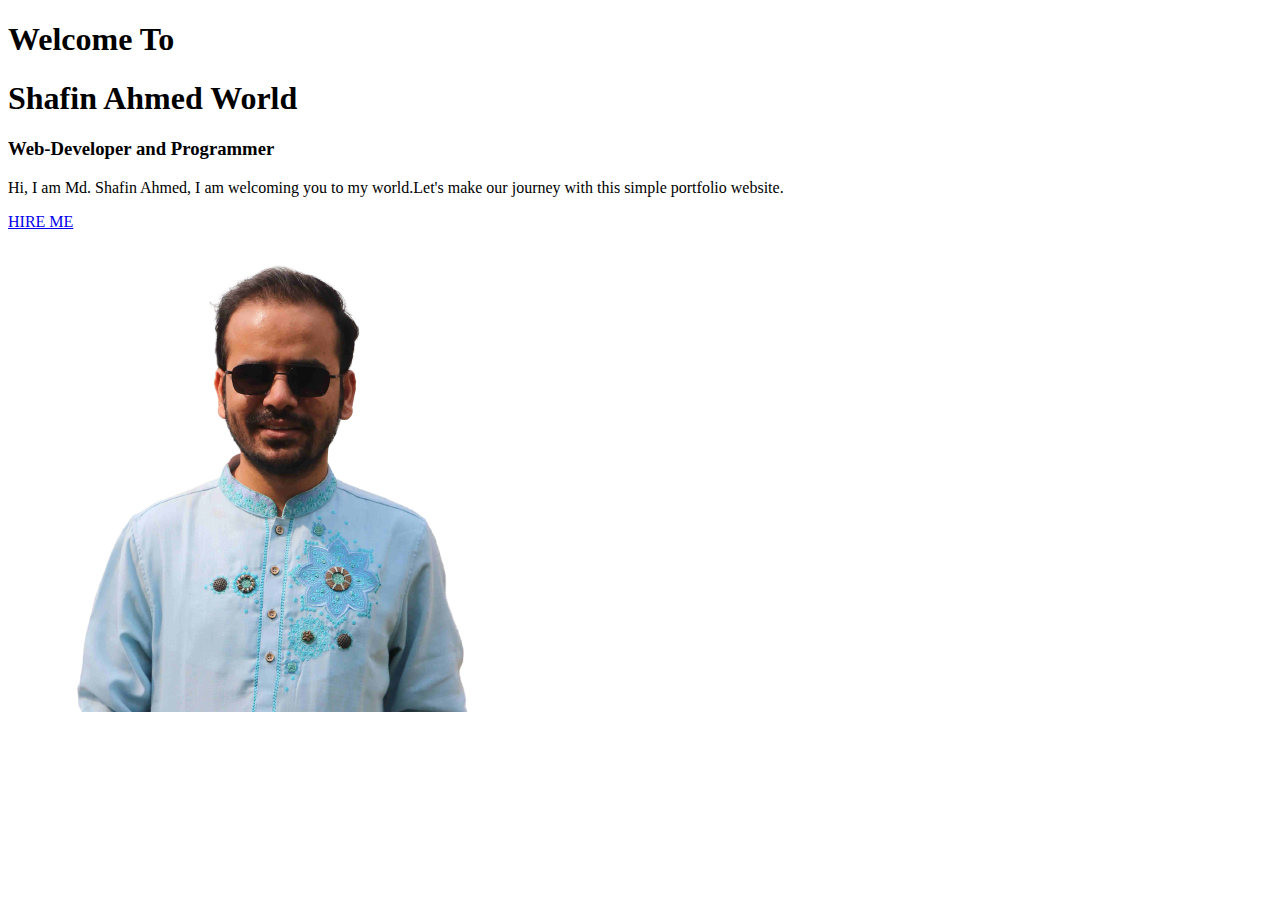
==== Module-4/index.html @ fc0b06e7 "first section setup is done" ====
<!DOCTYPE html>
<html lang="en">

<head>
    <meta charset="UTF-8">
    <meta http-equiv="X-UA-Compatible" content="IE=edge">
    <meta name="viewport" content="width=device-width, initial-scale=1.0">
    <link rel="stylesheet" href="style.css">
    <title>My First Portfolio</title>
</head>

<body>
    <section>
        <div>
            <h1>Welcome To</h1>
            <h1><span>Shafin Ahmed </span> World</h1>
            <h3>Web-Developer and Programmer</h3>
            <p>Hi, I am Md. Shafin Ahmed, I am welcoming you to my world.Let's make our journey with this simple
                portfolio website.</p>
            <a target="_blank" href="https://github.com/ShafinRME/Web-development-Module">HIRE ME</a>
        </div>
        <div>
            <img src="myimages/my_image_1.png" alt="image is not found">
        </div>
    </section>
</body>

</html>
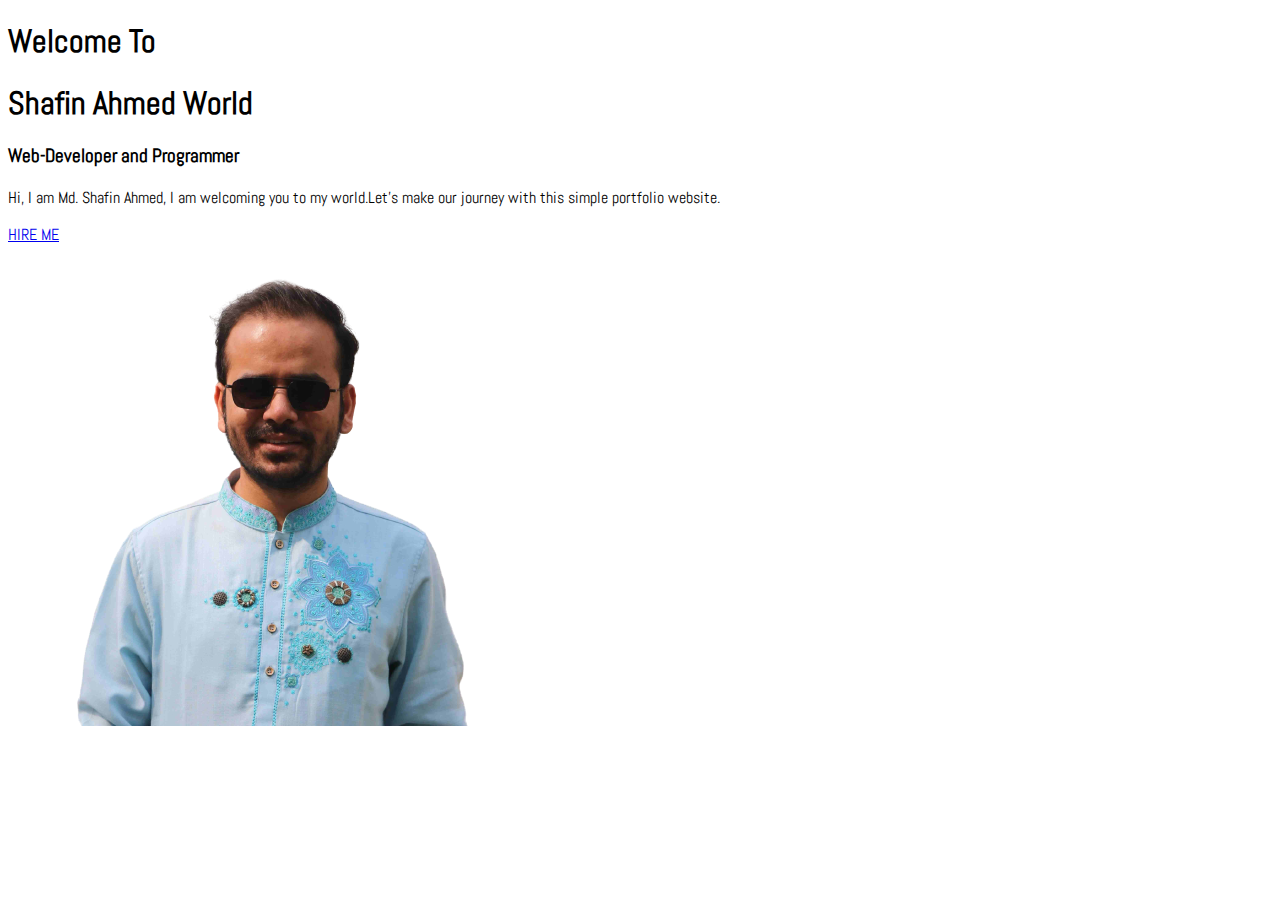
==== commit 9d689736: "module 6 is added" ====
--- a/Module-4/index.html
+++ b/Module-4/index.html
@@ -5,12 +5,15 @@
     <meta charset="UTF-8">
     <meta http-equiv="X-UA-Compatible" content="IE=edge">
     <meta name="viewport" content="width=device-width, initial-scale=1.0">
+    <link rel="preconnect" href="https://fonts.googleapis.com">
+    <link rel="preconnect" href="https://fonts.gstatic.com" crossorigin>
+    <link href="https://fonts.googleapis.com/css2?family=Abel&display=swap" rel="stylesheet">
     <link rel="stylesheet" href="style.css">
     <title>My First Portfolio</title>
 </head>
 
 <body>
-    <section>
+    <section class="first-section">
         <div>
             <h1>Welcome To</h1>
             <h1><span>Shafin Ahmed </span> World</h1>
--- a/Module-4/style.css
+++ b/Module-4/style.css
@@ -0,0 +1,3 @@
+body{
+    font-family: 'Abel', sans-serif;
+}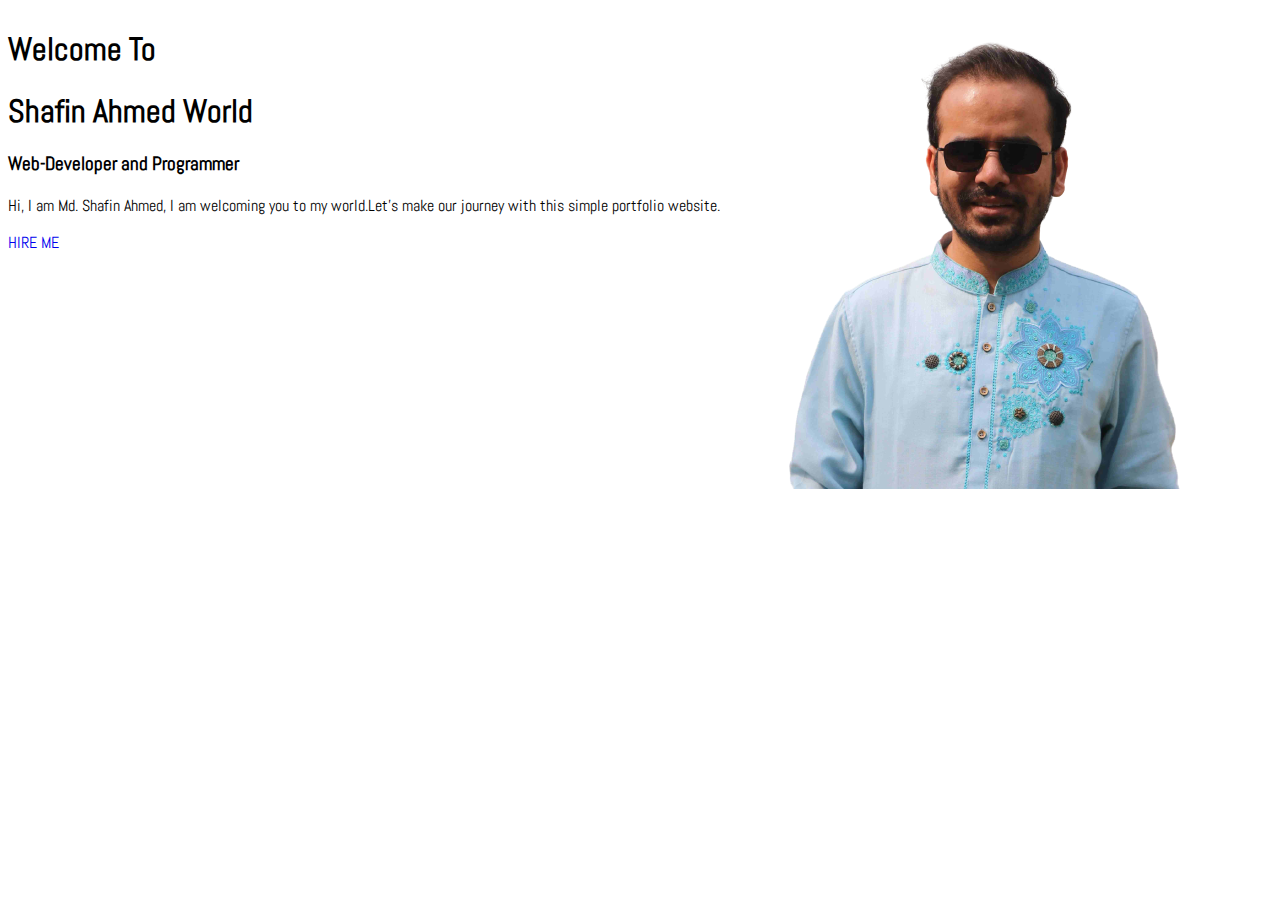
==== commit 4466fe60: "first section almost done" ====
--- a/Module-4/index.html
+++ b/Module-4/index.html
@@ -20,7 +20,8 @@
             <h3>Web-Developer and Programmer</h3>
             <p>Hi, I am Md. Shafin Ahmed, I am welcoming you to my world.Let's make our journey with this simple
                 portfolio website.</p>
-            <a target="_blank" href="https://github.com/ShafinRME/Web-development-Module">HIRE ME</a>
+            <a class="link-button" target="_blank" href="https://github.com/ShafinRME/Web-development-Module">HIRE
+                ME</a>
         </div>
         <div>
             <img src="myimages/my_image_1.png" alt="image is not found">
--- a/Module-4/style.css
+++ b/Module-4/style.css
@@ -1,3 +1,9 @@
 body{
     font-family: 'Abel', sans-serif;
+}
+.first-section{
+    display: flex;
+}
+.link-button{
+    text-decoration: none;
 }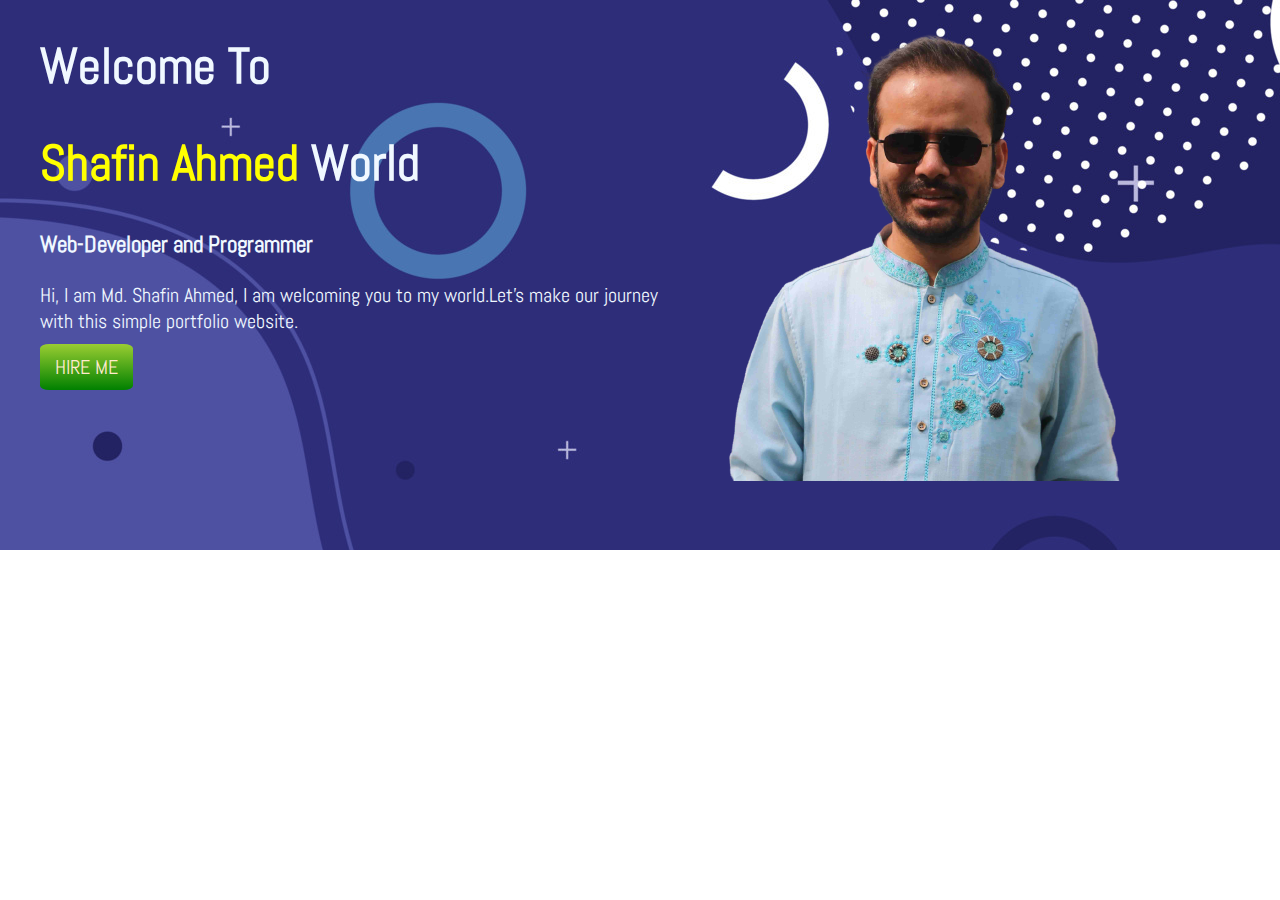
==== commit 2b603419: "first section is done" ====
--- a/Module-4/index.html
+++ b/Module-4/index.html
@@ -14,16 +14,16 @@
 
 <body>
     <section class="first-section">
-        <div>
+        <div class="f-left">
             <h1>Welcome To</h1>
-            <h1><span>Shafin Ahmed </span> World</h1>
+            <h1><span class="text-part">Shafin Ahmed </span> World</h1>
             <h3>Web-Developer and Programmer</h3>
             <p>Hi, I am Md. Shafin Ahmed, I am welcoming you to my world.Let's make our journey with this simple
                 portfolio website.</p>
             <a class="link-button" target="_blank" href="https://github.com/ShafinRME/Web-development-Module">HIRE
                 ME</a>
         </div>
-        <div>
+        <div class="f-right">
             <img src="myimages/my_image_1.png" alt="image is not found">
         </div>
     </section>
--- a/Module-4/style.css
+++ b/Module-4/style.css
@@ -1,9 +1,33 @@
 body{
     font-family: 'Abel', sans-serif;
+    margin: 0;
 }
 .first-section{
     display: flex;
+    padding-left: 40px;
+    background-image: url(bgimages/first-section.jpg);
+    color: aliceblue;
+    font-size: 20px;
+    height: 550px;
+}
+.first-section h1{
+    font-size: 50px;
+}
+.f-left{
+    width: 50%;
+}
+.f-right{
+    width: 50%;
+}
+.text-part{
+    color: yellow;
 }
 .link-button{
     text-decoration: none;
+    /* border: 5px solid yellowgreen; */
+    border-radius: 10%;
+    padding:10px  15px;
+    /* background-color: yellowgreen; */
+    background-image: linear-gradient(yellowgreen, green);
+    color: blanchedalmond;
 }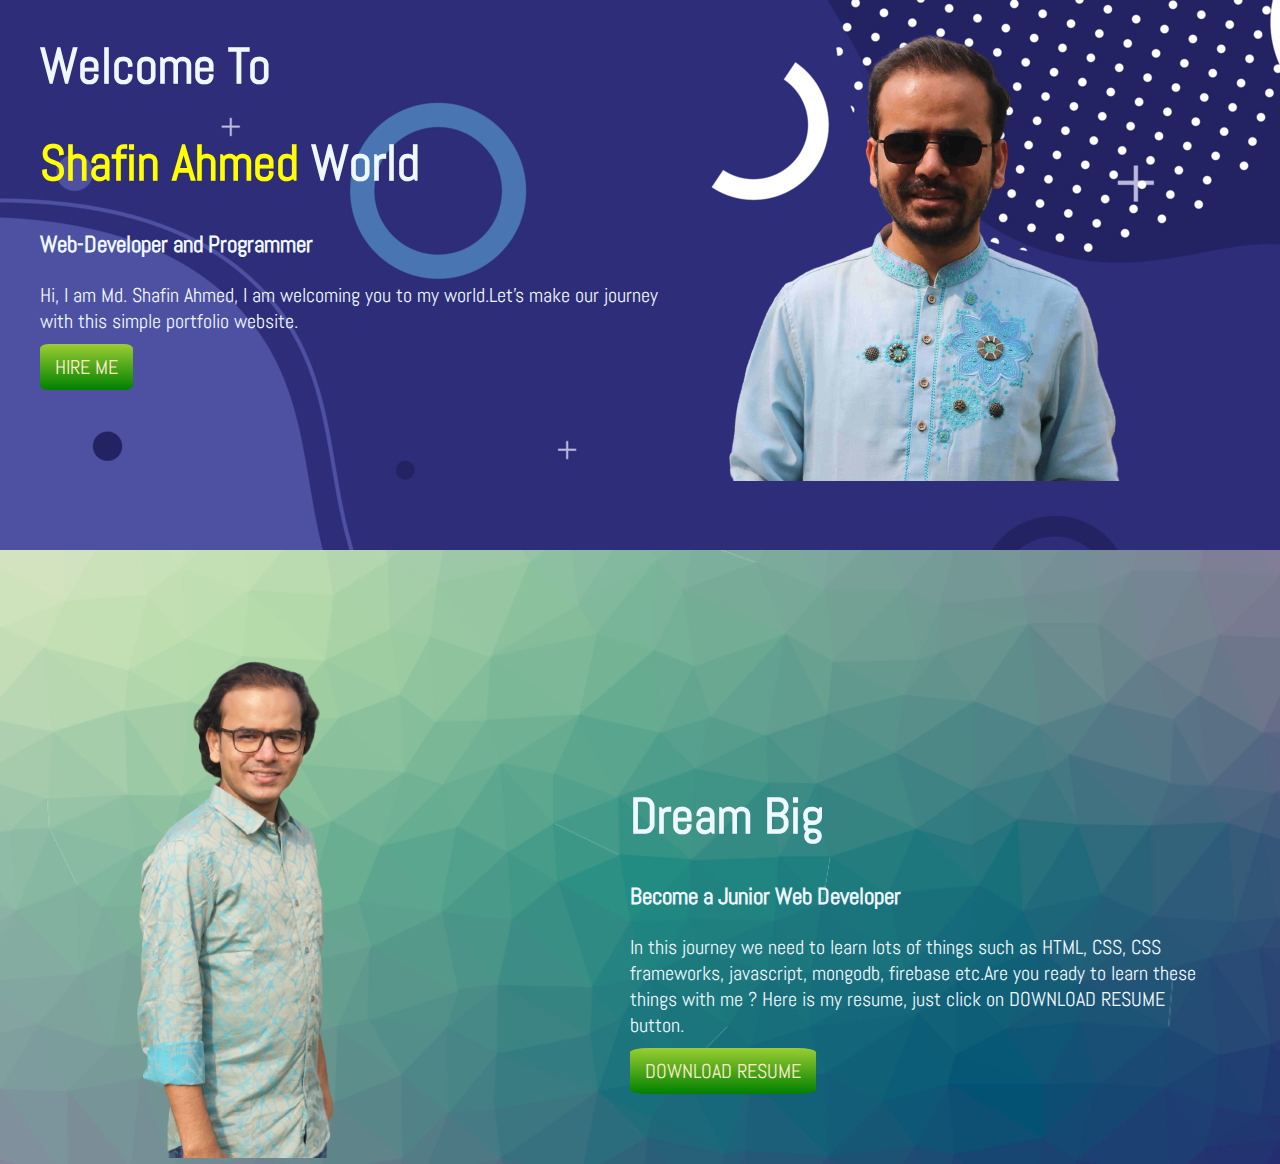
==== commit 9d239bda: "second section is done" ====
--- a/Module-4/index.html
+++ b/Module-4/index.html
@@ -27,6 +27,29 @@
             <img src="myimages/my_image_1.png" alt="image is not found">
         </div>
     </section>
+    <section class="second-section">
+        <div class="s-left">
+            <img src="myimages/my_photo_2.png" alt="image can't found!">
+        </div>
+        <div class="s-right">
+            <h1>Dream Big</h1>
+            <h3>Become a Junior Web Developer</h3>
+            <p>In this journey we need to learn lots of things such as HTML, CSS, CSS frameworks, javascript, mongodb,
+                firebase etc.Are you ready to learn these things with me ? Here is my resume, just click on DOWNLOAD
+                RESUME button.</p>
+            <a class="link-button" target="_blank" href="https://github.com/ShafinRME/Web-development-Module">DOWNLOAD
+                RESUME</a>
+        </div>
+    </section>
+
+    <section>
+        <div>
+
+        </div>
+        <div>
+
+        </div>
+    </section>
 </body>
 
 </html>--- a/Module-4/style.css
+++ b/Module-4/style.css
@@ -6,9 +6,10 @@
     display: flex;
     padding-left: 40px;
     background-image: url(bgimages/first-section.jpg);
+    background-repeat: no-repeat;
     color: aliceblue;
     font-size: 20px;
-    height: 550px;
+    height: 550px; 
 }
 .first-section h1{
     font-size: 50px;
@@ -30,4 +31,31 @@
     /* background-color: yellowgreen; */
     background-image: linear-gradient(yellowgreen, green);
     color: blanchedalmond;
+}
+
+.second-section{
+    display: flex;
+    padding-left: 40px;
+    background-image: url(bgimages/second-section.png);
+    background-repeat: no-repeat;
+    background-size: 100%;
+    color: aliceblue;
+    font-size: 20px;
+    
+}
+.second-section h1{
+    font-size: 50px;
+}
+.s-left img{
+    width: 50%;
+    margin-left: 80px;
+}
+.s-left{
+    width: 50%;
+    
+}
+.s-right{
+    width: 50%;
+    margin-top: 200px;
+    padding-right: 60px;
 }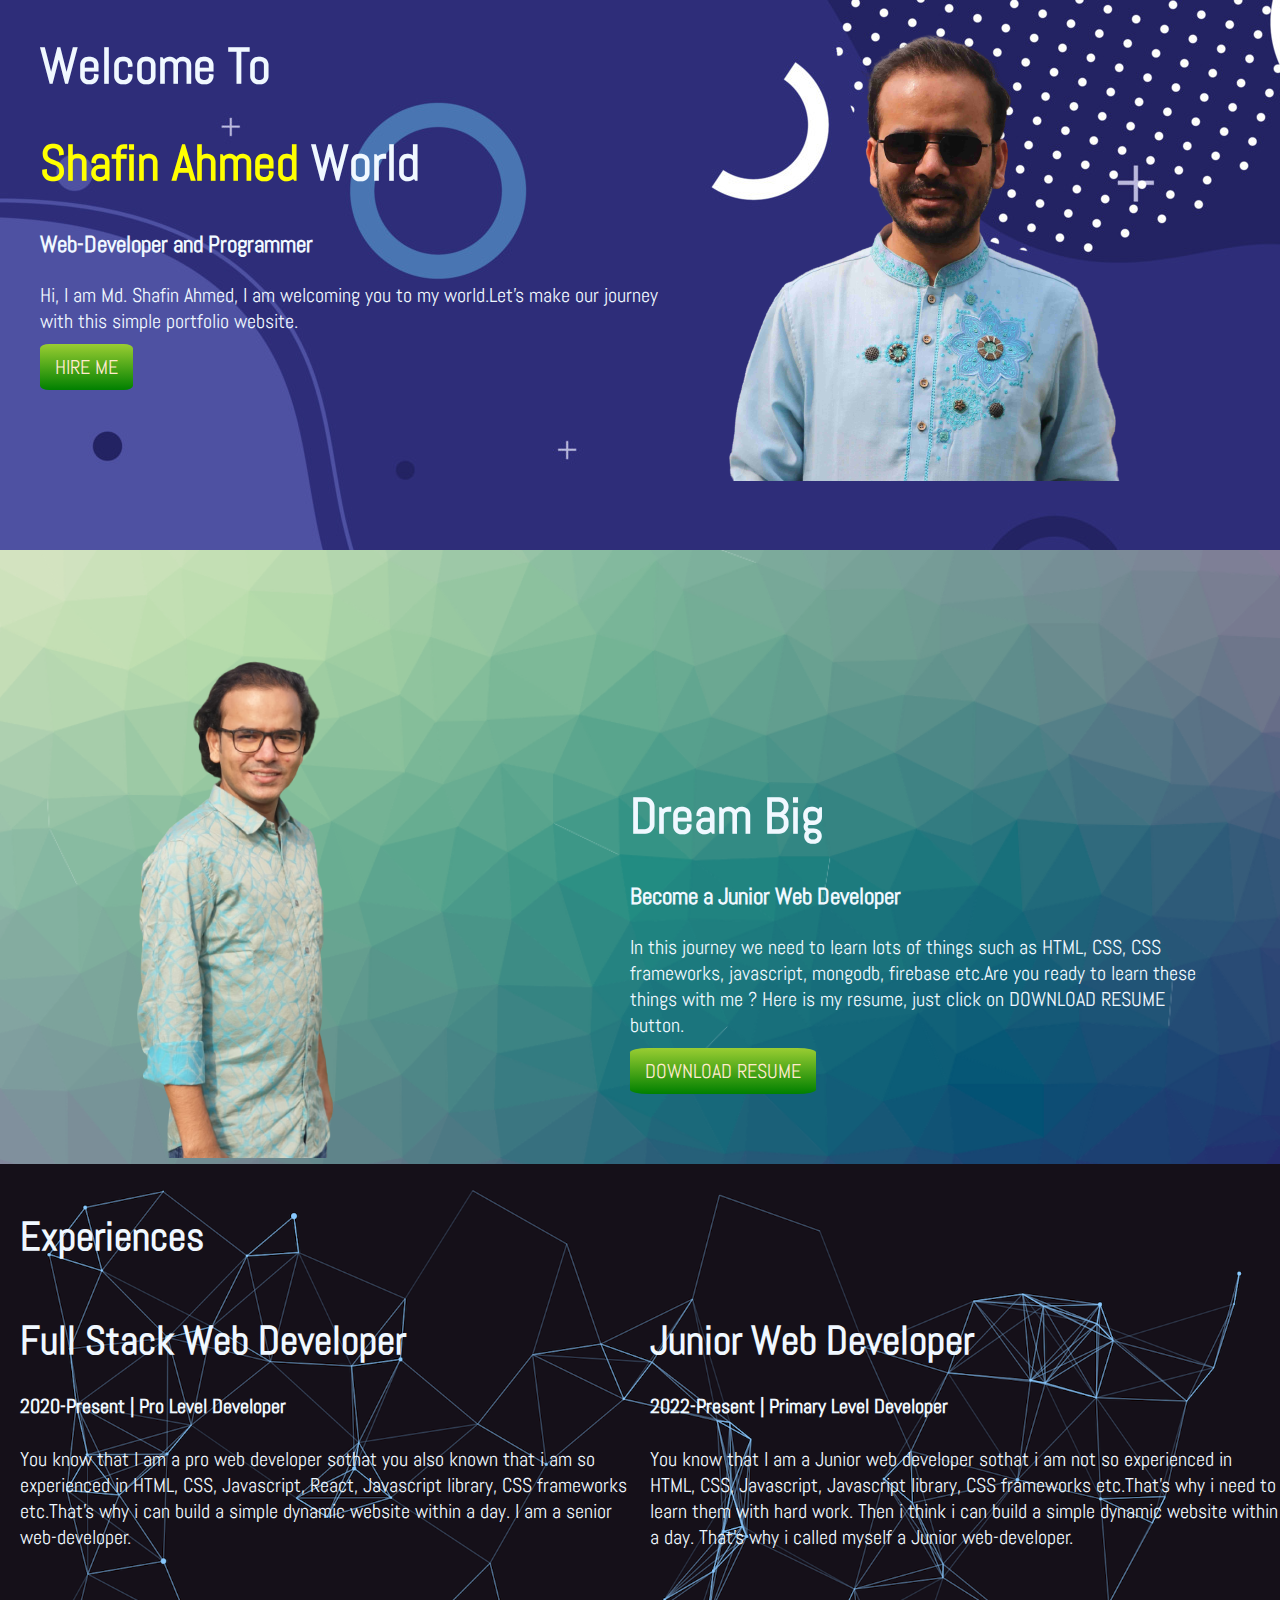
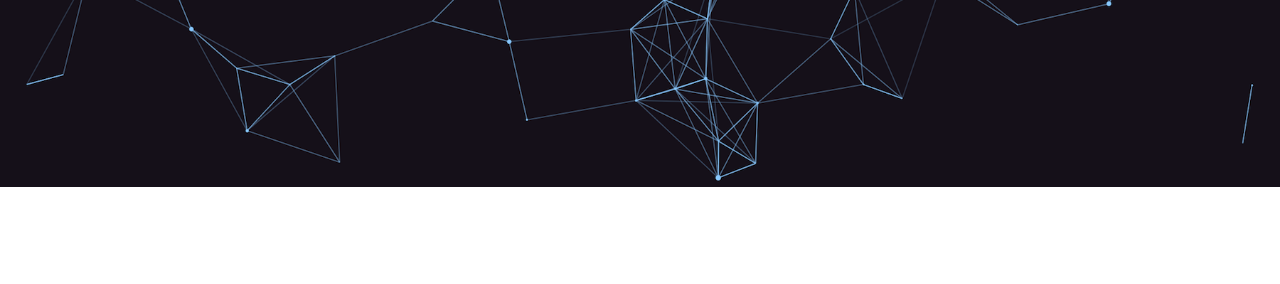
==== commit f340fefb: "Third section is almost finished" ====
--- a/Module-4/index.html
+++ b/Module-4/index.html
@@ -42,12 +42,28 @@
         </div>
     </section>
 
-    <section>
-        <div>
-
-        </div>
-        <div>
-
+    <section class="third-section">
+        <h1>Experiences</h1>
+        <div class="third-section1">
+            <div class="t-left">
+                <h1>Full Stack Web Developer</h1>
+                <h4>2020-Present | Pro Level Developer</h4>
+                <p>
+                    You know that I am a pro web developer sothat you also known that i am so experienced in HTML, CSS,
+                    Javascript, React, Javascript library, CSS frameworks etc.That's why i can build a simple dynamic
+                    website within a day. I am a senior web-developer.
+                </p>
+            </div>
+            <div class="t-right">
+                <h1>Junior Web Developer</h1>
+                <h4>2022-Present | Primary Level Developer</h4>
+                <p>
+                    You know that I am a Junior web developer sothat i am not so experienced in HTML, CSS, Javascript,
+                    Javascript library, CSS frameworks etc.That's why i need to learn them with hard work. Then i think
+                    i
+                    can build a simple dynamic website within a day. That's why i called myself a Junior web-developer.
+                </p>
+            </div>
         </div>
     </section>
 </body>
--- a/Module-4/style.css
+++ b/Module-4/style.css
@@ -58,4 +58,23 @@
     width: 50%;
     margin-top: 200px;
     padding-right: 60px;
+}
+.third-section{
+    background-image: url(bgimages/third_section.png);
+    background-repeat: no-repeat;
+    background-size: 100%;
+    height: 700px;
+    font-size: 20px;
+    padding-left: 20px;
+    padding-top: 20px;
+    color: aliceblue;
+}
+.third-section1{
+    display: flex;
+}
+.t-left{
+    width: 50%;
+}
+.t-right{
+    width: 50%;
 }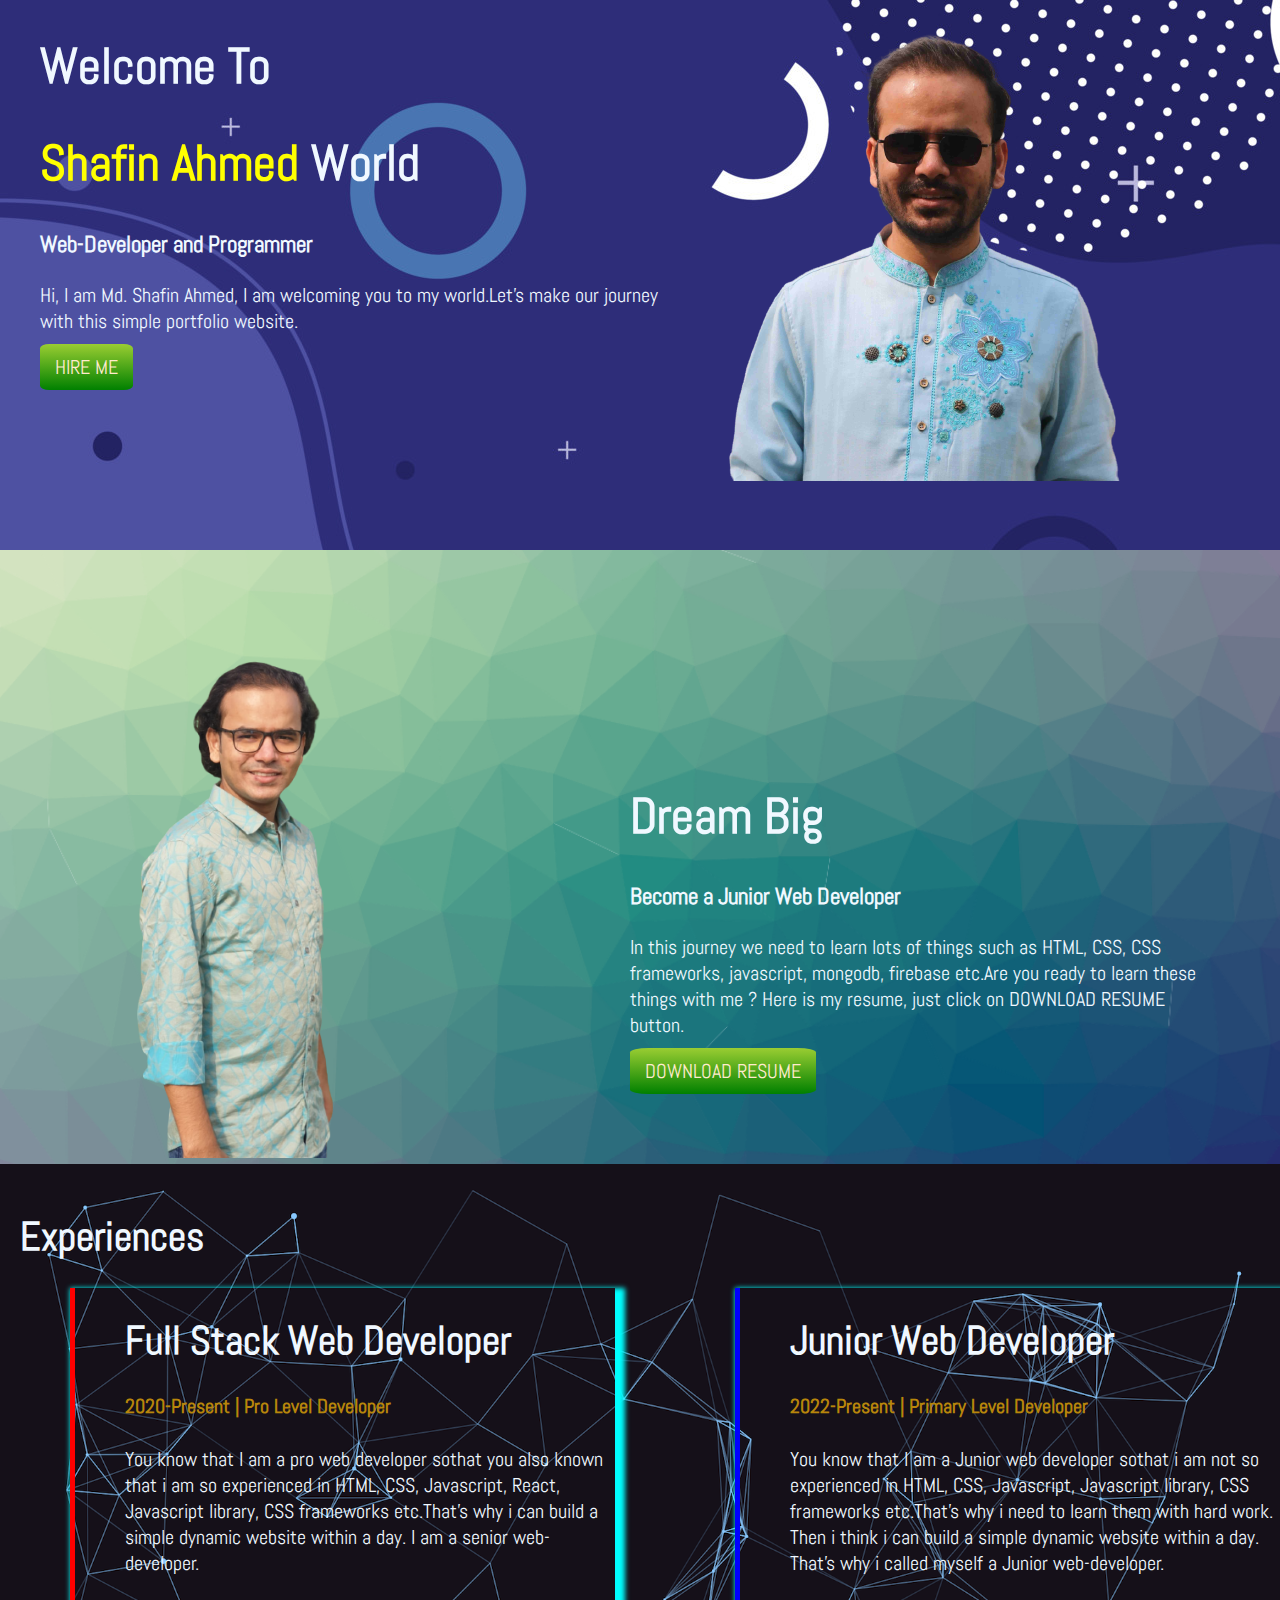
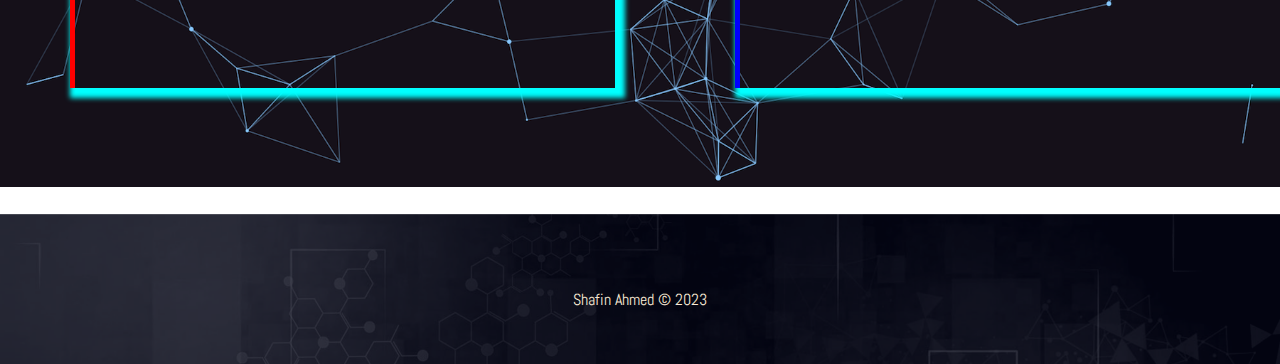
==== commit 07dd12d2: "All is done. Alhamdulillah" ====
--- a/Module-4/index.html
+++ b/Module-4/index.html
@@ -68,4 +68,8 @@
     </section>
 </body>
 
+<footer>
+    <p>Shafin Ahmed &copy 2023</p>
+</footer>
+
 </html>--- a/Module-4/style.css
+++ b/Module-4/style.css
@@ -63,7 +63,7 @@
     background-image: url(bgimages/third_section.png);
     background-repeat: no-repeat;
     background-size: 100%;
-    height: 700px;
+    height: 630px;
     font-size: 20px;
     padding-left: 20px;
     padding-top: 20px;
@@ -72,9 +72,36 @@
 .third-section1{
     display: flex;
 }
+.third-section1 h4{
+    color: darkgoldenrod;
+}
+.third-section1 div{
+    box-shadow: 5px 5px 5px 5px cyan;
+    height: 400px;
+    width: 500px;
+    padding-left: 50px;
+}
 .t-left{
     width: 50%;
+    margin-left: 50px;
+    border-left: 5px solid red;
 }
 .t-right{
     width: 50%;
+    margin-left: 120px;
+    border-left: 5px solid blue
+}
+
+footer{
+    text-align: center;
+    background-image: url(bgimages/Footer.png);
+    background-size: 100%;
+    background-repeat: no-repeat;
+    height: 150px;
+    margin: -16px 0px;
+}
+
+footer p{
+    padding-top: 75px;
+    color: antiquewhite;
 }